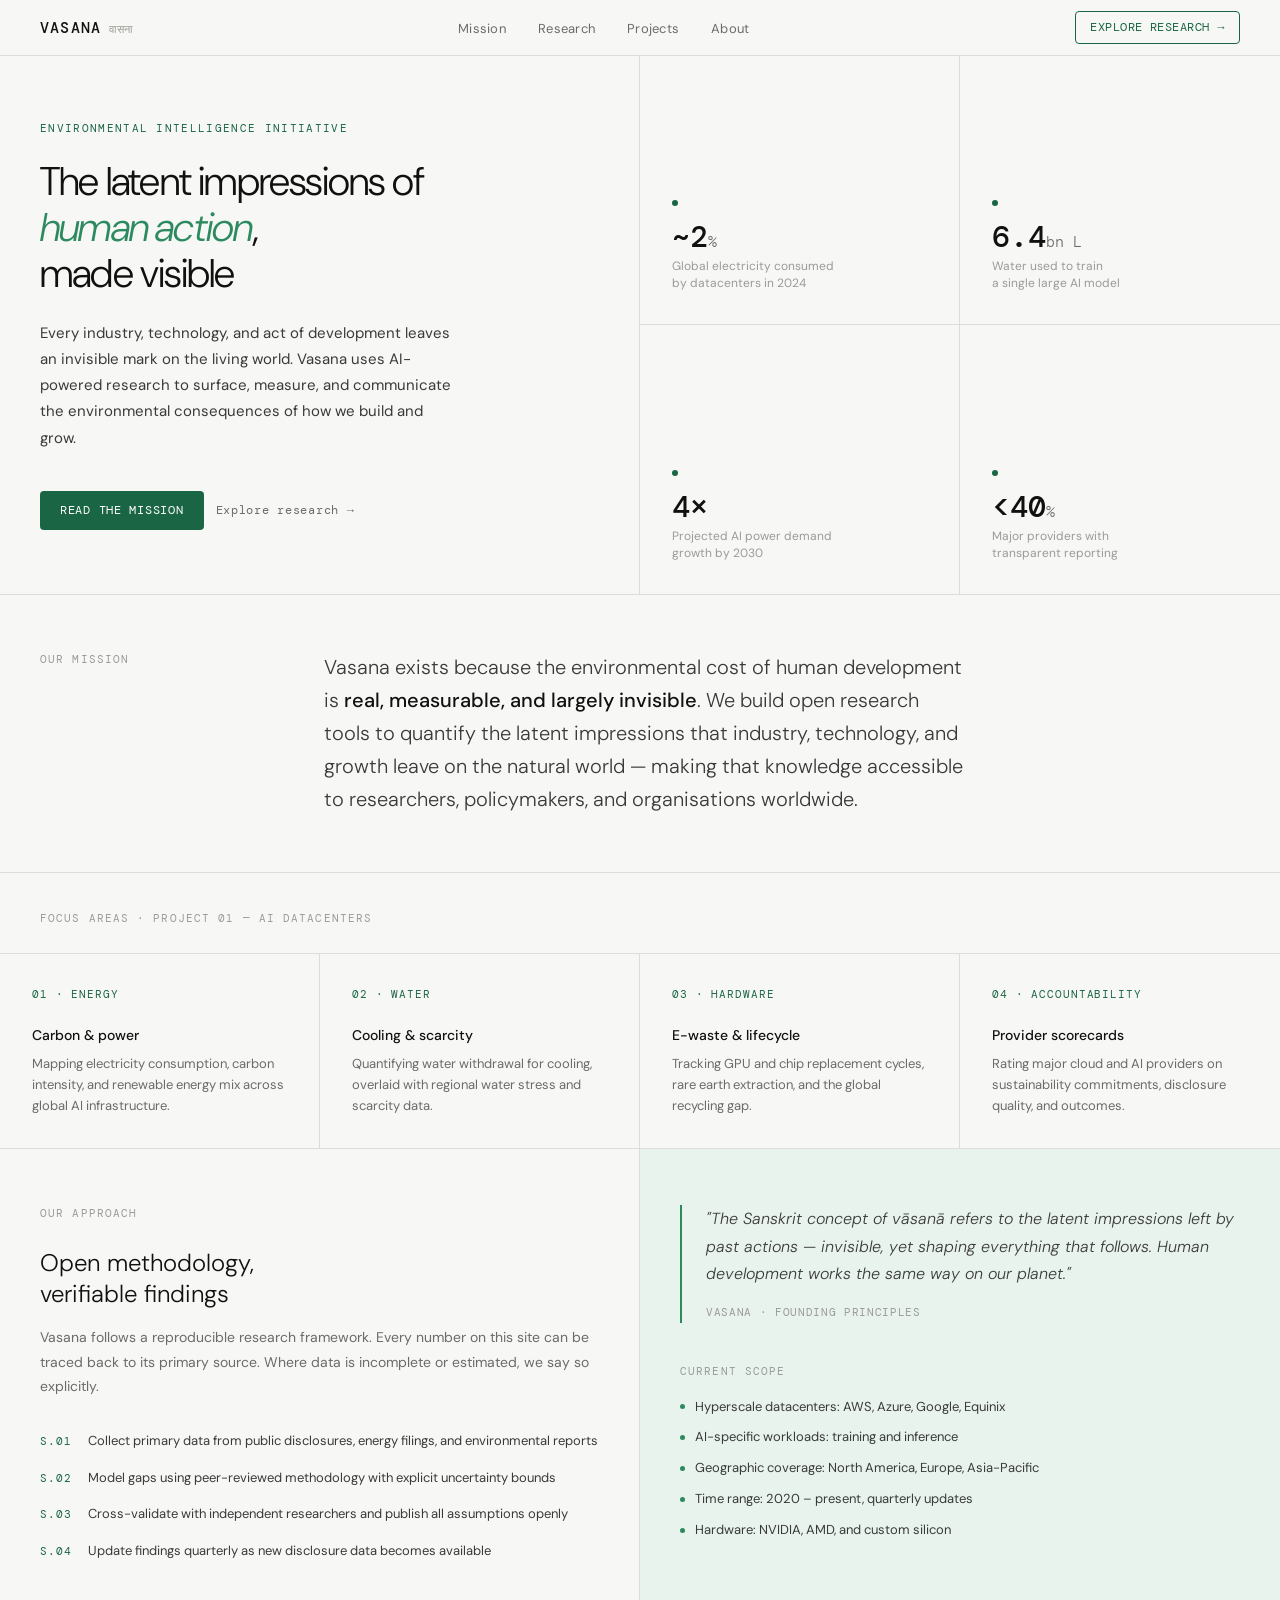
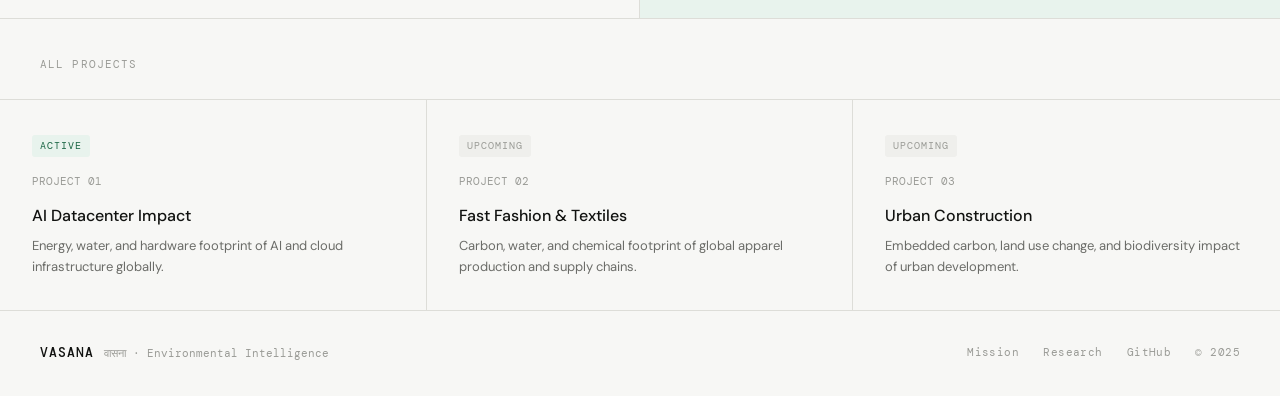
==== index.html @ 2dd99d8b "init" ====
<!DOCTYPE html>
<html lang="en">
<head>
  <meta charset="UTF-8">
  <meta name="viewport" content="width=device-width, initial-scale=1.0">
  <meta name="description" content="Vasana — AI-powered research measuring the latent impressions of human action on the natural world.">
  <title>Vasana · Environmental Intelligence</title>
  <link rel="stylesheet" href="css/style.css">
</head>
<body>

<nav>
  <a href="index.html" class="nav-logo">
    <span class="nav-wordmark">VASANA</span>
    <span class="nav-tag">वासना</span>
  </a>
  <ul class="nav-links">
    <li><a href="mission.html">Mission</a></li>
    <li><a href="research.html">Research</a></li>
    <li><a href="#projects">Projects</a></li>
    <li><a href="#about">About</a></li>
  </ul>
  <a href="research.html" class="nav-cta">EXPLORE RESEARCH →</a>
  <button class="nav-hamburger" aria-label="Open menu">
    <span></span><span></span><span></span>
  </button>
</nav>

<section class="hero">
  <div class="hero-left">
    <p class="hero-eyebrow">Environmental Intelligence Initiative</p>
    <h1 class="hero-title">The latent impressions of<br><em>human action</em>,<br>made visible</h1>
    <p class="hero-body">Every industry, technology, and act of development leaves an invisible mark on the living world. Vasana uses AI-powered research to surface, measure, and communicate the environmental consequences of how we build and grow.</p>
    <div class="hero-actions">
      <a href="mission.html" class="btn-primary">READ THE MISSION</a>
      <a href="research.html" class="btn-ghost">Explore research →</a>
    </div>
  </div>
  <div class="hero-right">
    <div class="stat-cell">
      <div class="stat-dot"></div>
      <div class="stat-value">~2<span>%</span></div>
      <div class="stat-label">Global electricity consumed<br>by datacenters in 2024</div>
    </div>
    <div class="stat-cell">
      <div class="stat-dot"></div>
      <div class="stat-value">6.4<span>bn L</span></div>
      <div class="stat-label">Water used to train<br>a single large AI model</div>
    </div>
    <div class="stat-cell">
      <div class="stat-dot"></div>
      <div class="stat-value">4×</div>
      <div class="stat-label">Projected AI power demand<br>growth by 2030</div>
    </div>
    <div class="stat-cell">
      <div class="stat-dot"></div>
      <div class="stat-value">&lt;40<span>%</span></div>
      <div class="stat-label">Major providers with<br>transparent reporting</div>
    </div>
  </div>
</section>

<div class="mission-band">
  <span class="section-label">Our mission</span>
  <p class="mission-text">Vasana exists because the environmental cost of human development is <strong>real, measurable, and largely invisible</strong>. We build open research tools to quantify the latent impressions that industry, technology, and growth leave on the natural world — making that knowledge accessible to researchers, policymakers, and organisations worldwide.</p>
</div>

<section class="focus-section">
  <div class="focus-header">
    <span class="section-label">Focus areas · Project 01 — AI Datacenters</span>
  </div>
  <div class="focus-grid">
    <a href="research.html#energy" class="focus-card">
      <span class="focus-icon">01 · ENERGY</span>
      <div class="focus-title">Carbon & power</div>
      <p class="focus-body">Mapping electricity consumption, carbon intensity, and renewable energy mix across global AI infrastructure.</p>
    </a>
    <a href="research.html#water" class="focus-card">
      <span class="focus-icon">02 · WATER</span>
      <div class="focus-title">Cooling & scarcity</div>
      <p class="focus-body">Quantifying water withdrawal for cooling, overlaid with regional water stress and scarcity data.</p>
    </a>
    <a href="research.html#hardware" class="focus-card">
      <span class="focus-icon">03 · HARDWARE</span>
      <div class="focus-title">E-waste & lifecycle</div>
      <p class="focus-body">Tracking GPU and chip replacement cycles, rare earth extraction, and the global recycling gap.</p>
    </a>
    <a href="research.html#scorecards" class="focus-card">
      <span class="focus-icon">04 · ACCOUNTABILITY</span>
      <div class="focus-title">Provider scorecards</div>
      <p class="focus-body">Rating major cloud and AI providers on sustainability commitments, disclosure quality, and outcomes.</p>
    </a>
  </div>
</section>

<section class="approach-section">
  <div class="approach-left">
    <p class="section-label" style="margin-bottom:1.5rem">Our approach</p>
    <h2 class="approach-title">Open methodology,<br>verifiable findings</h2>
    <p class="approach-body">Vasana follows a reproducible research framework. Every number on this site can be traced back to its primary source. Where data is incomplete or estimated, we say so explicitly.</p>
    <div class="approach-steps">
      <div class="step">
        <span class="step-num">S.01</span>
        <span class="step-text">Collect primary data from public disclosures, energy filings, and environmental reports</span>
      </div>
      <div class="step">
        <span class="step-num">S.02</span>
        <span class="step-text">Model gaps using peer-reviewed methodology with explicit uncertainty bounds</span>
      </div>
      <div class="step">
        <span class="step-num">S.03</span>
        <span class="step-text">Cross-validate with independent researchers and publish all assumptions openly</span>
      </div>
      <div class="step">
        <span class="step-num">S.04</span>
        <span class="step-text">Update findings quarterly as new disclosure data becomes available</span>
      </div>
    </div>
  </div>
  <div class="approach-right">
    <div class="quote-block">
      <p class="quote-text">"The Sanskrit concept of vāsanā refers to the latent impressions left by past actions — invisible, yet shaping everything that follows. Human development works the same way on our planet."</p>
      <span class="quote-source">VASANA · FOUNDING PRINCIPLES</span>
    </div>
    <p class="section-label">Current scope</p>
    <div class="scope-list">
      <div class="scope-item"><div class="scope-dot"></div>Hyperscale datacenters: AWS, Azure, Google, Equinix</div>
      <div class="scope-item"><div class="scope-dot"></div>AI-specific workloads: training and inference</div>
      <div class="scope-item"><div class="scope-dot"></div>Geographic coverage: North America, Europe, Asia-Pacific</div>
      <div class="scope-item"><div class="scope-dot"></div>Time range: 2020 – present, quarterly updates</div>
      <div class="scope-item"><div class="scope-dot"></div>Hardware: NVIDIA, AMD, and custom silicon</div>
    </div>
  </div>
</section>

<section class="projects-section" id="projects">
  <div class="projects-header">
    <span class="section-label">All projects</span>
  </div>
  <div class="projects-grid">
    <div class="project-card">
      <span class="project-status status-active">Active</span>
      <div class="project-num">PROJECT 01</div>
      <div class="project-title">AI Datacenter Impact</div>
      <p class="project-body">Energy, water, and hardware footprint of AI and cloud infrastructure globally.</p>
    </div>
    <div class="project-card">
      <span class="project-status status-upcoming">Upcoming</span>
      <div class="project-num">PROJECT 02</div>
      <div class="project-title">Fast Fashion & Textiles</div>
      <p class="project-body">Carbon, water, and chemical footprint of global apparel production and supply chains.</p>
    </div>
    <div class="project-card">
      <span class="project-status status-upcoming">Upcoming</span>
      <div class="project-num">PROJECT 03</div>
      <div class="project-title">Urban Construction</div>
      <p class="project-body">Embedded carbon, land use change, and biodiversity impact of urban development.</p>
    </div>
  </div>
</section>

<footer id="about">
  <div class="footer-left">
    <span class="footer-wordmark">VASANA</span>
    <span class="footer-sub">वासना · Environmental Intelligence</span>
  </div>
  <div class="footer-right">
    <a href="mission.html">Mission</a>
    <a href="research.html">Research</a>
    <a href="https://github.com/" target="_blank">GitHub</a>
    <span>© 2025</span>
  </div>
</footer>

<script src="js/main.js"></script>
</body>
</html>
---- css/style.css ----
@import url('https://fonts.googleapis.com/css2?family=DM+Mono:ital,wght@0,300;0,400;0,500;1,300&family=DM+Sans:ital,opsz,wght@0,9..40,300;0,9..40,400;0,9..40,500;1,9..40,300&display=swap');

*, *::before, *::after { box-sizing: border-box; margin: 0; padding: 0; }

:root {
  --ink: #111210;
  --ink-2: #3a3b38;
  --ink-3: #6b6c68;
  --ink-4: #9a9b96;
  --paper: #f7f7f5;
  --paper-2: #efefec;
  --rule: #ddddd8;
  --green: #1a6644;
  --green-light: #e8f3ed;
  --green-mid: #2d8a5e;
  --mono: 'DM Mono', monospace;
  --sans: 'DM Sans', sans-serif;
}

body {
  font-family: var(--sans);
  background: var(--paper);
  color: var(--ink);
  font-size: 15px;
  line-height: 1.6;
  -webkit-font-smoothing: antialiased;
}

/* NAV */
nav {
  display: flex;
  align-items: center;
  justify-content: space-between;
  padding: 0 2.5rem;
  height: 56px;
  border-bottom: 1px solid var(--rule);
  background: var(--paper);
  position: sticky;
  top: 0;
  z-index: 10;
}

.nav-logo {
  display: flex;
  align-items: baseline;
  gap: 8px;
  text-decoration: none;
}

.nav-wordmark {
  font-family: var(--mono);
  font-size: 15px;
  font-weight: 500;
  letter-spacing: 0.08em;
  color: var(--ink);
}

.nav-tag {
  font-family: var(--mono);
  font-size: 11px;
  color: var(--ink-4);
  letter-spacing: 0.04em;
}

.nav-links {
  display: flex;
  gap: 2rem;
  list-style: none;
}

.nav-links a {
  font-size: 13px;
  color: var(--ink-3);
  text-decoration: none;
  letter-spacing: 0.02em;
  transition: color 0.15s;
}

.nav-links a:hover,
.nav-links a.active { color: var(--ink); }

.nav-cta {
  font-family: var(--mono);
  font-size: 12px;
  color: var(--green);
  border: 1px solid var(--green);
  padding: 6px 14px;
  border-radius: 4px;
  text-decoration: none;
  letter-spacing: 0.04em;
  transition: background 0.15s, color 0.15s;
}

.nav-cta:hover {
  background: var(--green);
  color: #fff;
}

/* HAMBURGER */
.nav-hamburger {
  display: none;
  flex-direction: column;
  gap: 5px;
  cursor: pointer;
  background: none;
  border: none;
  padding: 4px;
}

.nav-hamburger span {
  display: block;
  width: 22px;
  height: 1.5px;
  background: var(--ink);
}

/* HERO */
.hero {
  display: grid;
  grid-template-columns: 1fr 1fr;
  min-height: 480px;
  border-bottom: 1px solid var(--rule);
}

.hero-left {
  padding: 4rem 2.5rem;
  border-right: 1px solid var(--rule);
  display: flex;
  flex-direction: column;
  justify-content: center;
}

.hero-eyebrow {
  font-family: var(--mono);
  font-size: 11px;
  letter-spacing: 0.12em;
  color: var(--green);
  text-transform: uppercase;
  margin-bottom: 1.25rem;
}

.hero-title {
  font-size: 40px;
  font-weight: 300;
  line-height: 1.15;
  letter-spacing: -0.02em;
  color: var(--ink);
  margin-bottom: 1.5rem;
}

.hero-title em {
  font-style: italic;
  font-weight: 300;
  color: var(--green-mid);
}

.hero-body {
  font-size: 15px;
  color: var(--ink-2);
  line-height: 1.75;
  max-width: 420px;
  margin-bottom: 2.5rem;
}

.hero-actions {
  display: flex;
  gap: 12px;
  align-items: center;
  flex-wrap: wrap;
}

.btn-primary {
  background: var(--green);
  color: #fff;
  font-family: var(--mono);
  font-size: 12px;
  letter-spacing: 0.06em;
  padding: 10px 20px;
  border: none;
  border-radius: 4px;
  cursor: pointer;
  text-decoration: none;
  transition: opacity 0.15s;
}

.btn-primary:hover { opacity: 0.85; }

.btn-ghost {
  color: var(--ink-3);
  font-family: var(--mono);
  font-size: 12px;
  letter-spacing: 0.06em;
  text-decoration: none;
  transition: color 0.15s;
}

.btn-ghost:hover { color: var(--ink); }

/* STAT GRID */
.hero-right {
  display: grid;
  grid-template-columns: 1fr 1fr;
  grid-template-rows: 1fr 1fr;
}

.stat-cell {
  padding: 2rem;
  border-right: 1px solid var(--rule);
  border-bottom: 1px solid var(--rule);
  display: flex;
  flex-direction: column;
  justify-content: flex-end;
}

.stat-cell:nth-child(2),
.stat-cell:nth-child(4) { border-right: none; }
.stat-cell:nth-child(3),
.stat-cell:nth-child(4) { border-bottom: none; }

.stat-value {
  font-family: var(--mono);
  font-size: 30px;
  font-weight: 500;
  color: var(--ink);
  line-height: 1;
  margin-bottom: 6px;
}

.stat-value span {
  font-size: 15px;
  font-weight: 300;
  color: var(--ink-3);
}

.stat-label {
  font-size: 12px;
  color: var(--ink-4);
  line-height: 1.4;
}

.stat-dot {
  width: 6px;
  height: 6px;
  border-radius: 50%;
  background: var(--green);
  margin-bottom: 1rem;
}

/* MISSION BAND */
.mission-band {
  padding: 3.5rem 2.5rem;
  border-bottom: 1px solid var(--rule);
  display: grid;
  grid-template-columns: 220px 1fr;
  gap: 4rem;
  align-items: start;
}

.section-label {
  font-family: var(--mono);
  font-size: 11px;
  letter-spacing: 0.1em;
  color: var(--ink-4);
  text-transform: uppercase;
}

.mission-text {
  font-size: 20px;
  font-weight: 300;
  line-height: 1.65;
  color: var(--ink-2);
  max-width: 640px;
}

.mission-text strong {
  font-weight: 500;
  color: var(--ink);
}

/* FOCUS AREAS */
.focus-section { border-bottom: 1px solid var(--rule); }

.focus-header {
  padding: 2rem 2.5rem 1.5rem;
  border-bottom: 1px solid var(--rule);
}

.focus-grid {
  display: grid;
  grid-template-columns: repeat(4, 1fr);
}

.focus-card {
  padding: 2rem;
  border-right: 1px solid var(--rule);
  transition: background 0.15s;
  text-decoration: none;
  display: block;
  color: inherit;
}

.focus-card:last-child { border-right: none; }
.focus-card:hover { background: var(--paper-2); }

.focus-icon {
  font-family: var(--mono);
  font-size: 11px;
  color: var(--green);
  letter-spacing: 0.08em;
  margin-bottom: 1.25rem;
  display: block;
}

.focus-title {
  font-size: 14px;
  font-weight: 500;
  color: var(--ink);
  margin-bottom: 0.5rem;
}

.focus-body {
  font-size: 13px;
  color: var(--ink-3);
  line-height: 1.6;
}

/* APPROACH */
.approach-section {
  display: grid;
  grid-template-columns: 1fr 1fr;
  border-bottom: 1px solid var(--rule);
}

.approach-left {
  padding: 3.5rem 2.5rem;
  border-right: 1px solid var(--rule);
}

.approach-title {
  font-size: 24px;
  font-weight: 300;
  line-height: 1.3;
  margin-bottom: 1rem;
  color: var(--ink);
}

.approach-body {
  font-size: 14px;
  color: var(--ink-3);
  line-height: 1.75;
  margin-bottom: 2rem;
}

.approach-steps {
  display: flex;
  flex-direction: column;
  gap: 16px;
}

.step {
  display: flex;
  gap: 16px;
  align-items: flex-start;
}

.step-num {
  font-family: var(--mono);
  font-size: 11px;
  color: var(--green);
  letter-spacing: 0.08em;
  padding-top: 2px;
  min-width: 28px;
}

.step-text {
  font-size: 13px;
  color: var(--ink-2);
  line-height: 1.6;
}

.approach-right {
  padding: 3.5rem 2.5rem;
  background: var(--green-light);
}

.quote-block {
  border-left: 2px solid var(--green-mid);
  padding-left: 1.5rem;
  margin-bottom: 2.5rem;
}

.quote-text {
  font-size: 16px;
  font-weight: 300;
  font-style: italic;
  line-height: 1.7;
  color: var(--ink-2);
  margin-bottom: 0.75rem;
}

.quote-source {
  font-family: var(--mono);
  font-size: 11px;
  color: var(--ink-4);
  letter-spacing: 0.06em;
}

.scope-list {
  display: flex;
  flex-direction: column;
  gap: 10px;
  margin-top: 1rem;
}

.scope-item {
  display: flex;
  align-items: center;
  gap: 10px;
  font-size: 13px;
  color: var(--ink-2);
}

.scope-dot {
  width: 5px;
  height: 5px;
  border-radius: 50%;
  background: var(--green-mid);
  flex-shrink: 0;
}

/* PROJECTS SECTION */
.projects-section { border-bottom: 1px solid var(--rule); }

.projects-header {
  padding: 2rem 2.5rem 1.5rem;
  border-bottom: 1px solid var(--rule);
}

.projects-grid {
  display: grid;
  grid-template-columns: repeat(3, 1fr);
}

.project-card {
  padding: 2rem;
  border-right: 1px solid var(--rule);
  transition: background 0.15s;
}

.project-card:last-child { border-right: none; }
.project-card:hover { background: var(--paper-2); }

.project-status {
  font-family: var(--mono);
  font-size: 10px;
  letter-spacing: 0.1em;
  text-transform: uppercase;
  padding: 3px 8px;
  border-radius: 3px;
  display: inline-block;
  margin-bottom: 1rem;
}

.status-active {
  background: var(--green-light);
  color: var(--green);
}

.status-upcoming {
  background: var(--paper-2);
  color: var(--ink-4);
}

.project-num {
  font-family: var(--mono);
  font-size: 11px;
  color: var(--ink-4);
  margin-bottom: 0.75rem;
}

.project-title {
  font-size: 16px;
  font-weight: 500;
  color: var(--ink);
  margin-bottom: 0.5rem;
}

.project-body {
  font-size: 13px;
  color: var(--ink-3);
  line-height: 1.6;
}

/* FOOTER */
footer {
  padding: 2rem 2.5rem;
  display: flex;
  align-items: center;
  justify-content: space-between;
  flex-wrap: wrap;
  gap: 1rem;
}

.footer-left {
  display: flex;
  align-items: baseline;
  gap: 10px;
}

.footer-wordmark {
  font-family: var(--mono);
  font-size: 13px;
  font-weight: 500;
  letter-spacing: 0.08em;
  color: var(--ink);
}

.footer-sub {
  font-family: var(--mono);
  font-size: 11px;
  color: var(--ink-4);
}

.footer-right {
  font-family: var(--mono);
  font-size: 11px;
  color: var(--ink-4);
  letter-spacing: 0.04em;
  display: flex;
  gap: 1.5rem;
}

.footer-right a {
  color: var(--ink-4);
  text-decoration: none;
}

.footer-right a:hover { color: var(--ink); }

/* PAGE HERO (inner pages) */
.page-hero {
  padding: 4rem 2.5rem 3rem;
  border-bottom: 1px solid var(--rule);
  max-width: 700px;
}

.page-hero .hero-eyebrow { margin-bottom: 1rem; }

.page-hero h1 {
  font-size: 36px;
  font-weight: 300;
  line-height: 1.2;
  letter-spacing: -0.02em;
  margin-bottom: 1.25rem;
}

.page-hero p {
  font-size: 16px;
  color: var(--ink-2);
  line-height: 1.75;
}

/* PROSE CONTENT */
.prose-section {
  display: grid;
  grid-template-columns: 220px 1fr;
  gap: 4rem;
  padding: 3.5rem 2.5rem;
  border-bottom: 1px solid var(--rule);
  align-items: start;
}

.prose-label { padding-top: 4px; }

.prose-body h2 {
  font-size: 22px;
  font-weight: 400;
  color: var(--ink);
  margin-bottom: 1rem;
  line-height: 1.3;
}

.prose-body p {
  font-size: 15px;
  color: var(--ink-2);
  line-height: 1.8;
  margin-bottom: 1.25rem;
  max-width: 600px;
}

.prose-body p:last-child { margin-bottom: 0; }

/* RESPONSIVE */
@media (max-width: 768px) {
  nav { padding: 0 1.25rem; }
  .nav-links, .nav-cta { display: none; }
  .nav-hamburger { display: flex; }
  .nav-links.open {
    display: flex;
    flex-direction: column;
    position: absolute;
    top: 56px;
    left: 0; right: 0;
    background: var(--paper);
    border-bottom: 1px solid var(--rule);
    padding: 1.5rem 1.25rem;
    gap: 1.25rem;
  }

  .hero { grid-template-columns: 1fr; }
  .hero-left { padding: 2.5rem 1.25rem; border-right: none; border-bottom: 1px solid var(--rule); }
  .hero-title { font-size: 28px; }
  .hero-right { grid-template-columns: 1fr 1fr; }
  .stat-cell:nth-child(2) { border-right: none; }
  .stat-cell:nth-child(3) { border-right: 1px solid var(--rule); border-bottom: none; }

  .mission-band { grid-template-columns: 1fr; gap: 1rem; padding: 2.5rem 1.25rem; }
  .mission-text { font-size: 17px; }

  .focus-grid { grid-template-columns: 1fr 1fr; }
  .focus-card { border-bottom: 1px solid var(--rule); }
  .focus-card:nth-child(even) { border-right: none; }

  .approach-section { grid-template-columns: 1fr; }
  .approach-left { border-right: none; border-bottom: 1px solid var(--rule); padding: 2.5rem 1.25rem; }
  .approach-right { padding: 2.5rem 1.25rem; }

  .projects-grid { grid-template-columns: 1fr; }
  .project-card { border-right: none; border-bottom: 1px solid var(--rule); }

  footer { padding: 1.5rem 1.25rem; }
  .footer-right { flex-wrap: wrap; gap: 1rem; }

  .prose-section { grid-template-columns: 1fr; gap: 1.5rem; padding: 2.5rem 1.25rem; }
  .page-hero { padding: 2.5rem 1.25rem; }
}
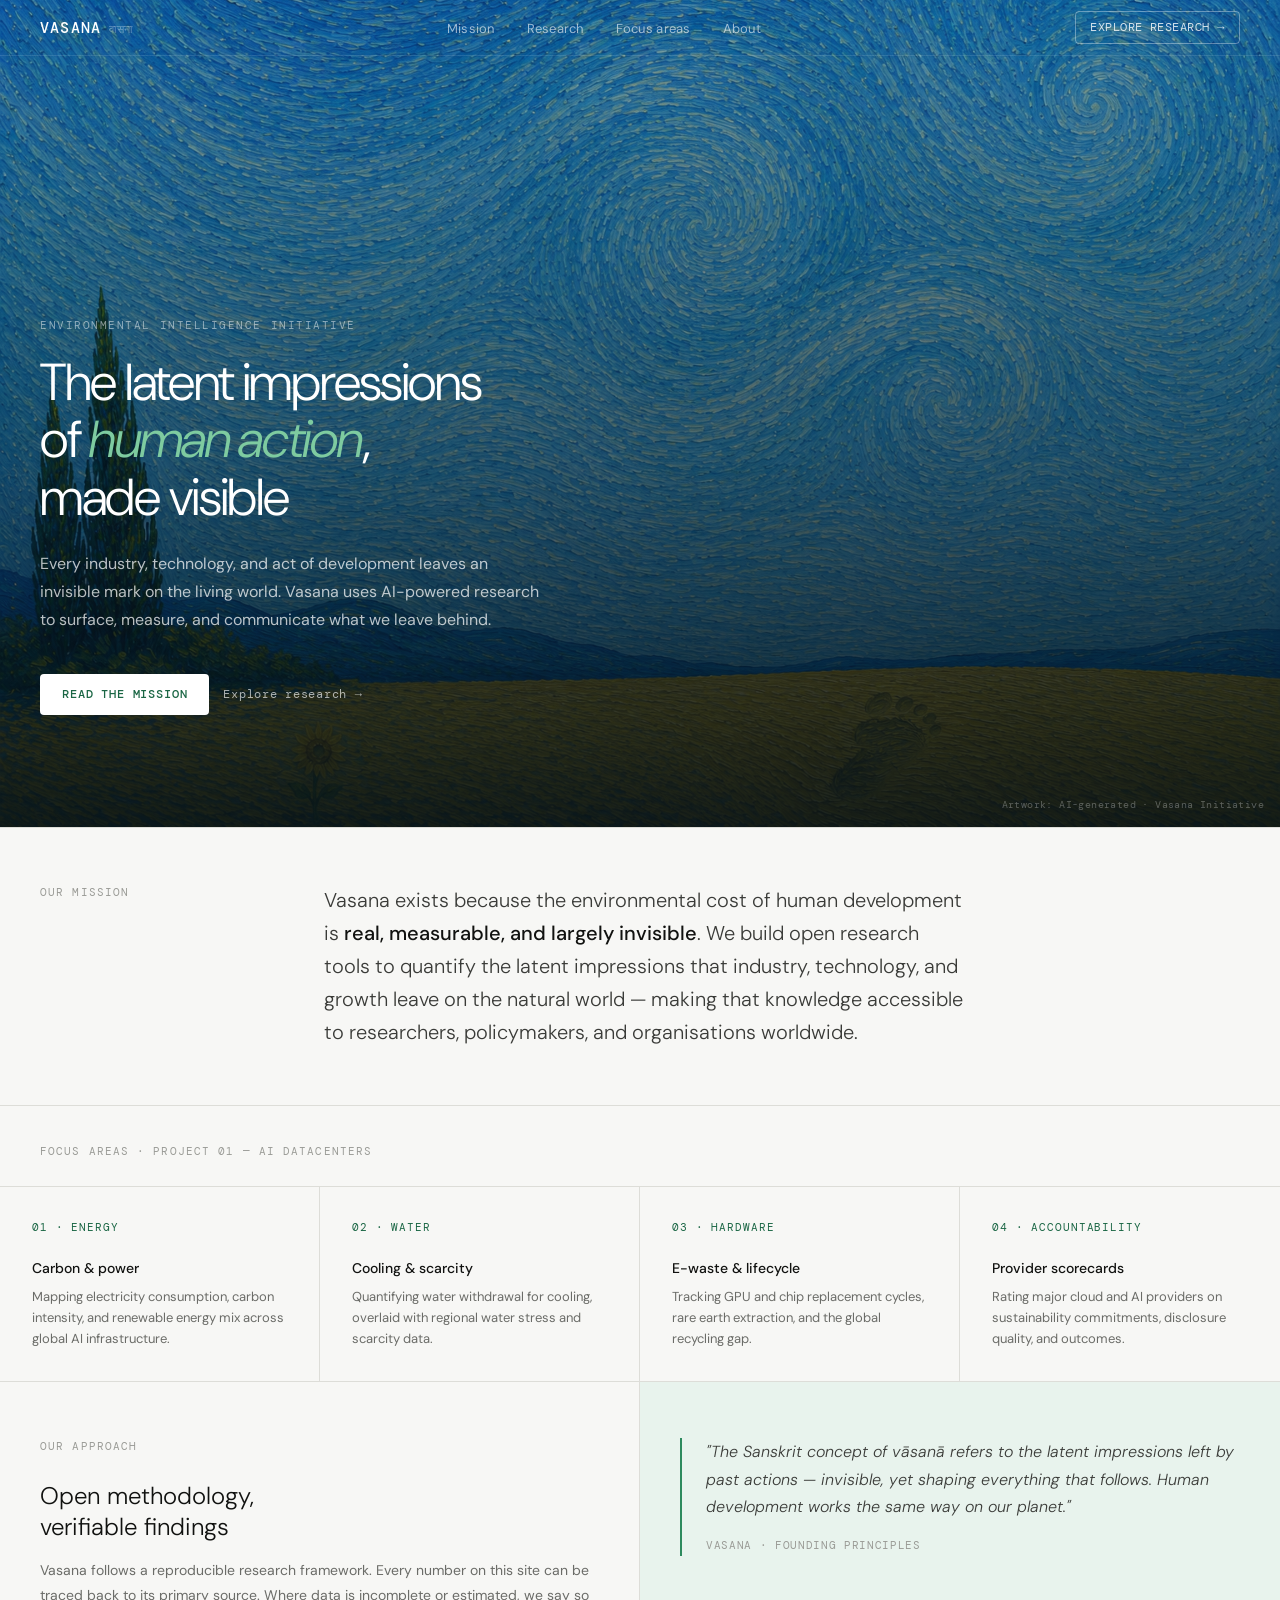
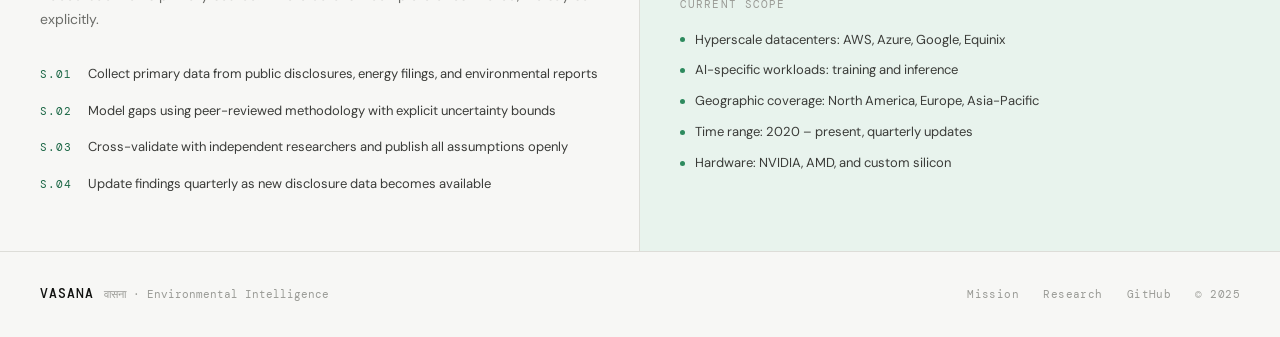
==== commit f12ac247: "init" ====
--- a/index.html
+++ b/index.html
@@ -6,66 +6,198 @@
   <meta name="description" content="Vasana — AI-powered research measuring the latent impressions of human action on the natural world.">
   <title>Vasana · Environmental Intelligence</title>
   <link rel="stylesheet" href="css/style.css">
+  <style>
+    /* HERO IMAGE */
+    .hero-image {
+      position: relative;
+      height: 92vh;
+      min-height: 560px;
+      display: flex;
+      flex-direction: column;
+      justify-content: flex-end;
+      overflow: hidden;
+      border-bottom: 1px solid var(--rule);
+    }
+
+    .hero-bg {
+      position: absolute;
+      inset: 0;
+      background-image: url('images/hero.png');
+      background-size: cover;
+      background-position: center center;
+      filter: brightness(0.82) saturate(0.95);
+      z-index: 0;
+    }
+
+    /* Gradient — heavier at bottom where text sits, preserves the swirling sky above */
+    .hero-bg::after {
+      content: '';
+      position: absolute;
+      inset: 0;
+      background:
+        linear-gradient(to top, rgba(4, 20, 30, 0.88) 0%, rgba(4, 20, 30, 0.45) 45%, rgba(4, 20, 30, 0.08) 100%);
+    }
+
+    .hero-content {
+      position: relative;
+      z-index: 1;
+      padding: 3.5rem 2.5rem 4rem;
+      max-width: 740px;
+    }
+
+    .hero-eyebrow-img {
+      font-family: var(--mono);
+      font-size: 11px;
+      letter-spacing: 0.14em;
+      color: rgba(255,255,255,0.5);
+      text-transform: uppercase;
+      margin-bottom: 1.25rem;
+    }
+
+    .hero-title-img {
+      font-size: 52px;
+      font-weight: 300;
+      line-height: 1.1;
+      letter-spacing: -0.025em;
+      color: #fff;
+      margin-bottom: 1.5rem;
+    }
+
+    .hero-title-img em {
+      font-style: italic;
+      color: #7ecba0;
+    }
+
+    .hero-body-img {
+      font-size: 16px;
+      color: rgba(255,255,255,0.72);
+      line-height: 1.75;
+      max-width: 500px;
+      margin-bottom: 2.5rem;
+    }
+
+    .hero-actions-img {
+      display: flex;
+      gap: 14px;
+      align-items: center;
+      flex-wrap: wrap;
+    }
+
+    .btn-primary-img {
+      background: #fff;
+      color: var(--green);
+      font-family: var(--mono);
+      font-size: 12px;
+      letter-spacing: 0.07em;
+      padding: 11px 22px;
+      border-radius: 4px;
+      text-decoration: none;
+      font-weight: 500;
+      transition: opacity 0.15s;
+    }
+    .btn-primary-img:hover { opacity: 0.88; }
+
+    .btn-ghost-img {
+      color: rgba(255,255,255,0.65);
+      font-family: var(--mono);
+      font-size: 12px;
+      letter-spacing: 0.06em;
+      text-decoration: none;
+      transition: color 0.15s;
+    }
+    .btn-ghost-img:hover { color: #fff; }
+
+    /* Photo credit */
+    .photo-credit {
+      position: absolute;
+      bottom: 14px;
+      right: 16px;
+      z-index: 2;
+      font-family: var(--mono);
+      font-size: 10px;
+      color: rgba(255,255,255,0.3);
+      letter-spacing: 0.04em;
+    }
+    .photo-credit a { color: inherit; text-decoration: none; }
+    .photo-credit a:hover { color: rgba(255,255,255,0.6); }
+
+    /* NAV on dark hero — make wordmark white */
+    nav.over-image {
+      position: absolute;
+      top: 0; left: 0; right: 0;
+      background: transparent;
+      border-bottom: 1px solid rgba(255,255,255,0.1);
+      z-index: 5;
+    }
+    nav.over-image .nav-wordmark { color: #fff; }
+    nav.over-image .nav-tag { color: rgba(255,255,255,0.35); }
+    nav.over-image .nav-links a { color: rgba(255,255,255,0.6); }
+    nav.over-image .nav-links a:hover,
+    nav.over-image .nav-links a.active { color: #fff; }
+    nav.over-image .nav-cta {
+      color: rgba(255,255,255,0.8);
+      border-color: rgba(255,255,255,0.35);
+    }
+    nav.over-image .nav-cta:hover {
+      background: rgba(255,255,255,0.12);
+      color: #fff;
+    }
+    nav.over-image .nav-hamburger span { background: #fff; }
+
+    @media (max-width: 768px) {
+      .hero-title-img { font-size: 32px; }
+      .hero-content { padding: 2.5rem 1.25rem 3rem; }
+      nav.over-image { position: sticky; background: var(--ink); border-bottom-color: rgba(255,255,255,0.08); }
+    }
+  </style>
 </head>
 <body>
 
-<nav>
-  <a href="index.html" class="nav-logo">
-    <span class="nav-wordmark">VASANA</span>
-    <span class="nav-tag">वासना</span>
-  </a>
-  <ul class="nav-links">
-    <li><a href="mission.html">Mission</a></li>
-    <li><a href="research.html">Research</a></li>
-    <li><a href="#projects">Projects</a></li>
-    <li><a href="#about">About</a></li>
-  </ul>
-  <a href="research.html" class="nav-cta">EXPLORE RESEARCH →</a>
-  <button class="nav-hamburger" aria-label="Open menu">
-    <span></span><span></span><span></span>
-  </button>
-</nav>
-
-<section class="hero">
-  <div class="hero-left">
-    <p class="hero-eyebrow">Environmental Intelligence Initiative</p>
-    <h1 class="hero-title">The latent impressions of<br><em>human action</em>,<br>made visible</h1>
-    <p class="hero-body">Every industry, technology, and act of development leaves an invisible mark on the living world. Vasana uses AI-powered research to surface, measure, and communicate the environmental consequences of how we build and grow.</p>
-    <div class="hero-actions">
-      <a href="mission.html" class="btn-primary">READ THE MISSION</a>
-      <a href="research.html" class="btn-ghost">Explore research →</a>
-    </div>
-  </div>
-  <div class="hero-right">
-    <div class="stat-cell">
-      <div class="stat-dot"></div>
-      <div class="stat-value">~2<span>%</span></div>
-      <div class="stat-label">Global electricity consumed<br>by datacenters in 2024</div>
-    </div>
-    <div class="stat-cell">
-      <div class="stat-dot"></div>
-      <div class="stat-value">6.4<span>bn L</span></div>
-      <div class="stat-label">Water used to train<br>a single large AI model</div>
-    </div>
-    <div class="stat-cell">
-      <div class="stat-dot"></div>
-      <div class="stat-value">4×</div>
-      <div class="stat-label">Projected AI power demand<br>growth by 2030</div>
-    </div>
-    <div class="stat-cell">
-      <div class="stat-dot"></div>
-      <div class="stat-value">&lt;40<span>%</span></div>
-      <div class="stat-label">Major providers with<br>transparent reporting</div>
-    </div>
-  </div>
+<!-- Hero wraps nav so nav floats over image -->
+<section class="hero-image">
+  <div class="hero-bg"></div>
+
+  <nav class="over-image">
+    <a href="index.html" class="nav-logo">
+      <span class="nav-wordmark">VASANA</span>
+      <span class="nav-tag">वासना</span>
+    </a>
+    <ul class="nav-links">
+      <li><a href="mission.html">Mission</a></li>
+      <li><a href="research.html">Research</a></li>
+      <li><a href="index.html#focus">Focus areas</a></li>
+      <li><a href="index.html#about">About</a></li>
+    </ul>
+    <a href="research.html" class="nav-cta">EXPLORE RESEARCH →</a>
+    <button class="nav-hamburger" aria-label="Open menu">
+      <span></span><span></span><span></span>
+    </button>
+  </nav>
+
+  <div class="hero-content">
+    <p class="hero-eyebrow-img">Environmental Intelligence Initiative</p>
+    <h1 class="hero-title-img">The latent impressions<br>of <em>human action</em>,<br>made visible</h1>
+    <p class="hero-body-img">Every industry, technology, and act of development leaves an invisible mark on the living world. Vasana uses AI-powered research to surface, measure, and communicate what we leave behind.</p>
+    <div class="hero-actions-img">
+      <a href="mission.html" class="btn-primary-img">READ THE MISSION</a>
+      <a href="research.html" class="btn-ghost-img">Explore research →</a>
+    </div>
+  </div>
+
+  <span class="photo-credit">Artwork: AI-generated · Vasana Initiative</span>
+
+    Photo: <a href="https://unsplash.com/photos/aerial-view-of-green-trees-and-river-during-daytime" target="_blank">Unsplash</a>
+  </span>
 </section>
 
+<!-- MISSION BAND -->
 <div class="mission-band">
   <span class="section-label">Our mission</span>
   <p class="mission-text">Vasana exists because the environmental cost of human development is <strong>real, measurable, and largely invisible</strong>. We build open research tools to quantify the latent impressions that industry, technology, and growth leave on the natural world — making that knowledge accessible to researchers, policymakers, and organisations worldwide.</p>
 </div>
 
-<section class="focus-section">
+<!-- FOCUS AREAS -->
+<section class="focus-section" id="focus">
   <div class="focus-header">
     <span class="section-label">Focus areas · Project 01 — AI Datacenters</span>
   </div>
@@ -93,6 +225,7 @@
   </div>
 </section>
 
+<!-- APPROACH -->
 <section class="approach-section">
   <div class="approach-left">
     <p class="section-label" style="margin-bottom:1.5rem">Our approach</p>
@@ -133,32 +266,6 @@
   </div>
 </section>
 
-<section class="projects-section" id="projects">
-  <div class="projects-header">
-    <span class="section-label">All projects</span>
-  </div>
-  <div class="projects-grid">
-    <div class="project-card">
-      <span class="project-status status-active">Active</span>
-      <div class="project-num">PROJECT 01</div>
-      <div class="project-title">AI Datacenter Impact</div>
-      <p class="project-body">Energy, water, and hardware footprint of AI and cloud infrastructure globally.</p>
-    </div>
-    <div class="project-card">
-      <span class="project-status status-upcoming">Upcoming</span>
-      <div class="project-num">PROJECT 02</div>
-      <div class="project-title">Fast Fashion & Textiles</div>
-      <p class="project-body">Carbon, water, and chemical footprint of global apparel production and supply chains.</p>
-    </div>
-    <div class="project-card">
-      <span class="project-status status-upcoming">Upcoming</span>
-      <div class="project-num">PROJECT 03</div>
-      <div class="project-title">Urban Construction</div>
-      <p class="project-body">Embedded carbon, land use change, and biodiversity impact of urban development.</p>
-    </div>
-  </div>
-</section>
-
 <footer id="about">
   <div class="footer-left">
     <span class="footer-wordmark">VASANA</span>
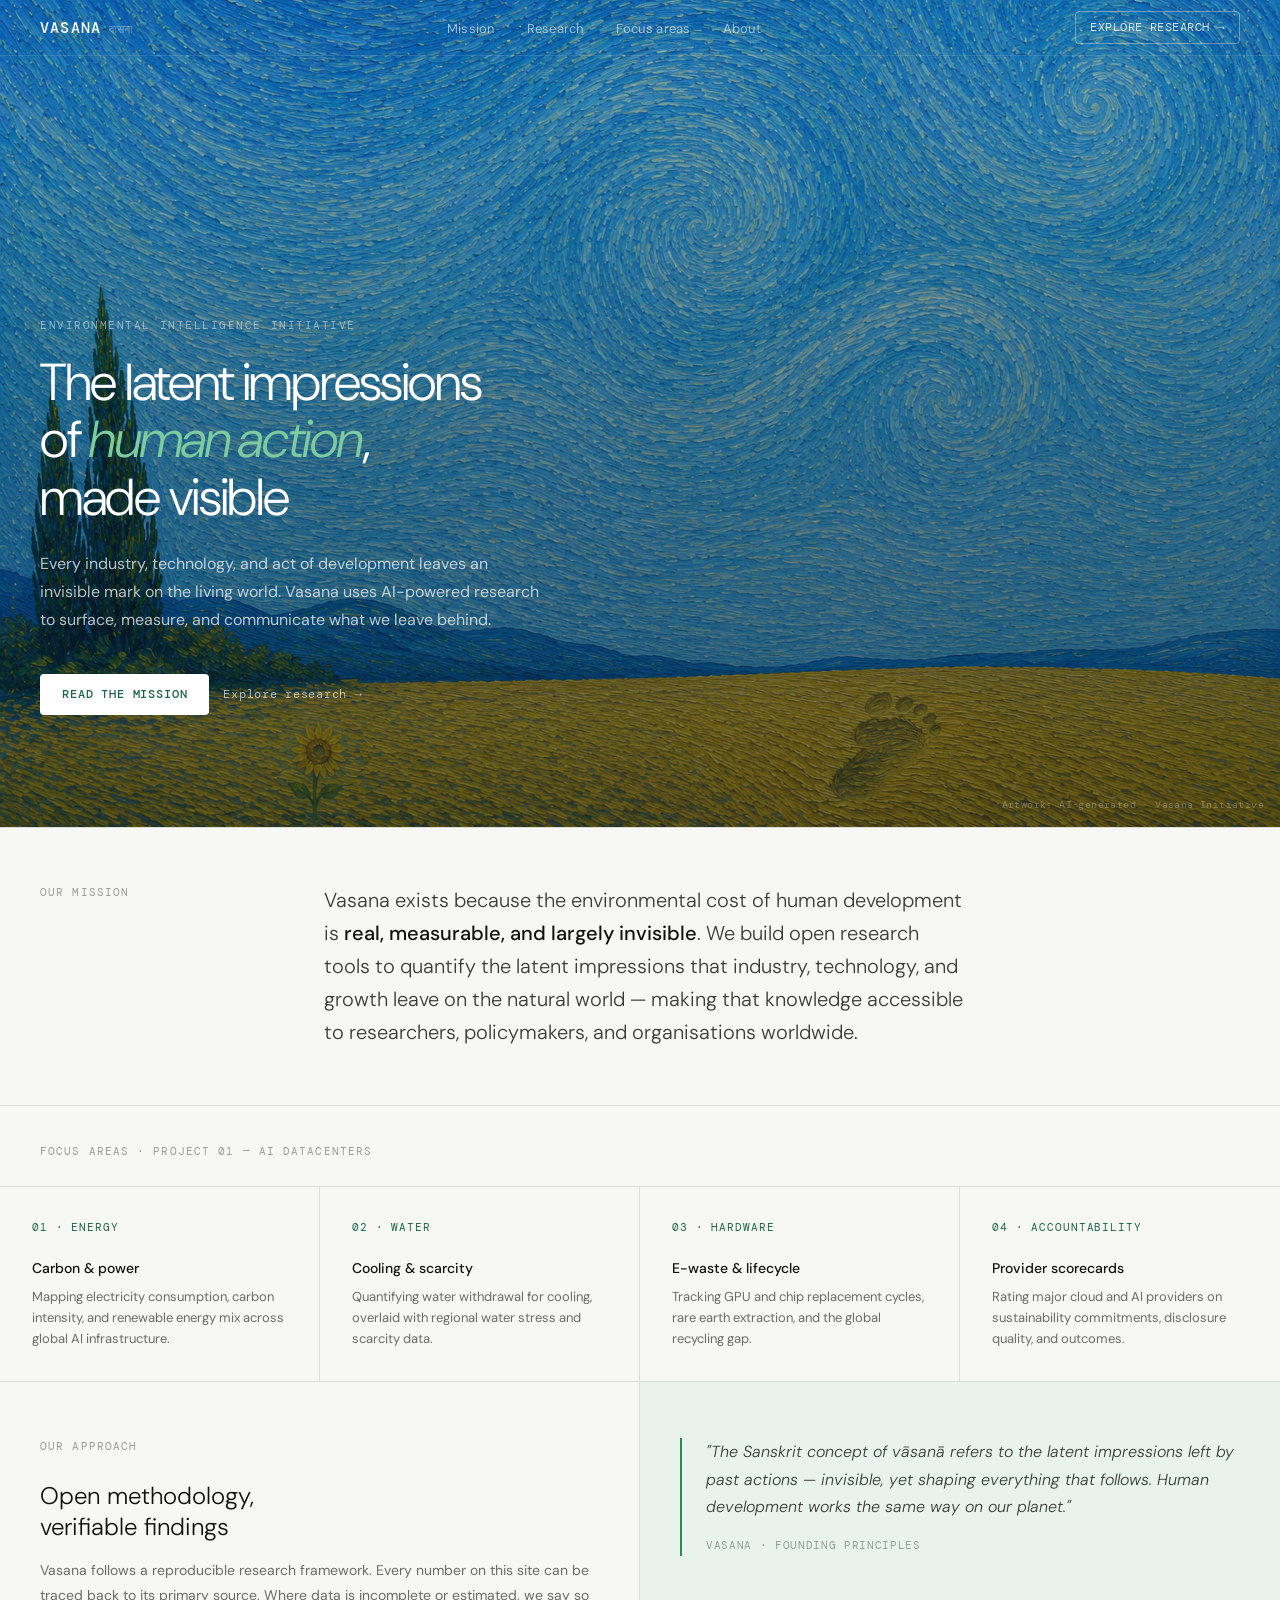
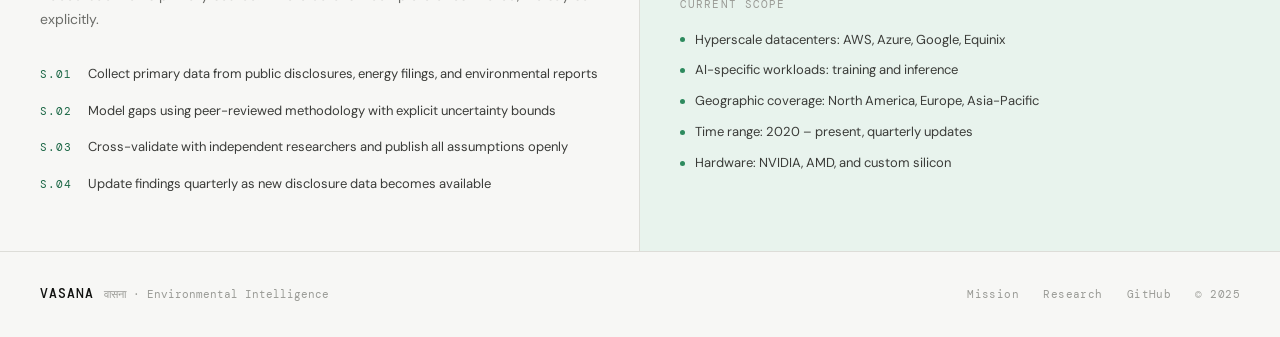
==== commit 3c47fa23: "init" ====
--- a/index.html
+++ b/index.html
@@ -25,7 +25,7 @@
       background-image: url('images/hero.png');
       background-size: cover;
       background-position: center center;
-      filter: brightness(0.82) saturate(0.95);
+      filter: brightness(0.92) saturate(0.95);
       z-index: 0;
     }
 
@@ -35,7 +35,7 @@
       position: absolute;
       inset: 0;
       background:
-        linear-gradient(to top, rgba(4, 20, 30, 0.88) 0%, rgba(4, 20, 30, 0.45) 45%, rgba(4, 20, 30, 0.08) 100%);
+        linear-gradient(to top, rgba(4, 20, 30, 0.461) 0%, rgba(4, 20, 30, 0.338) 45%, rgba(4, 20, 30, 0.08) 100%);
     }
 
     .hero-content {
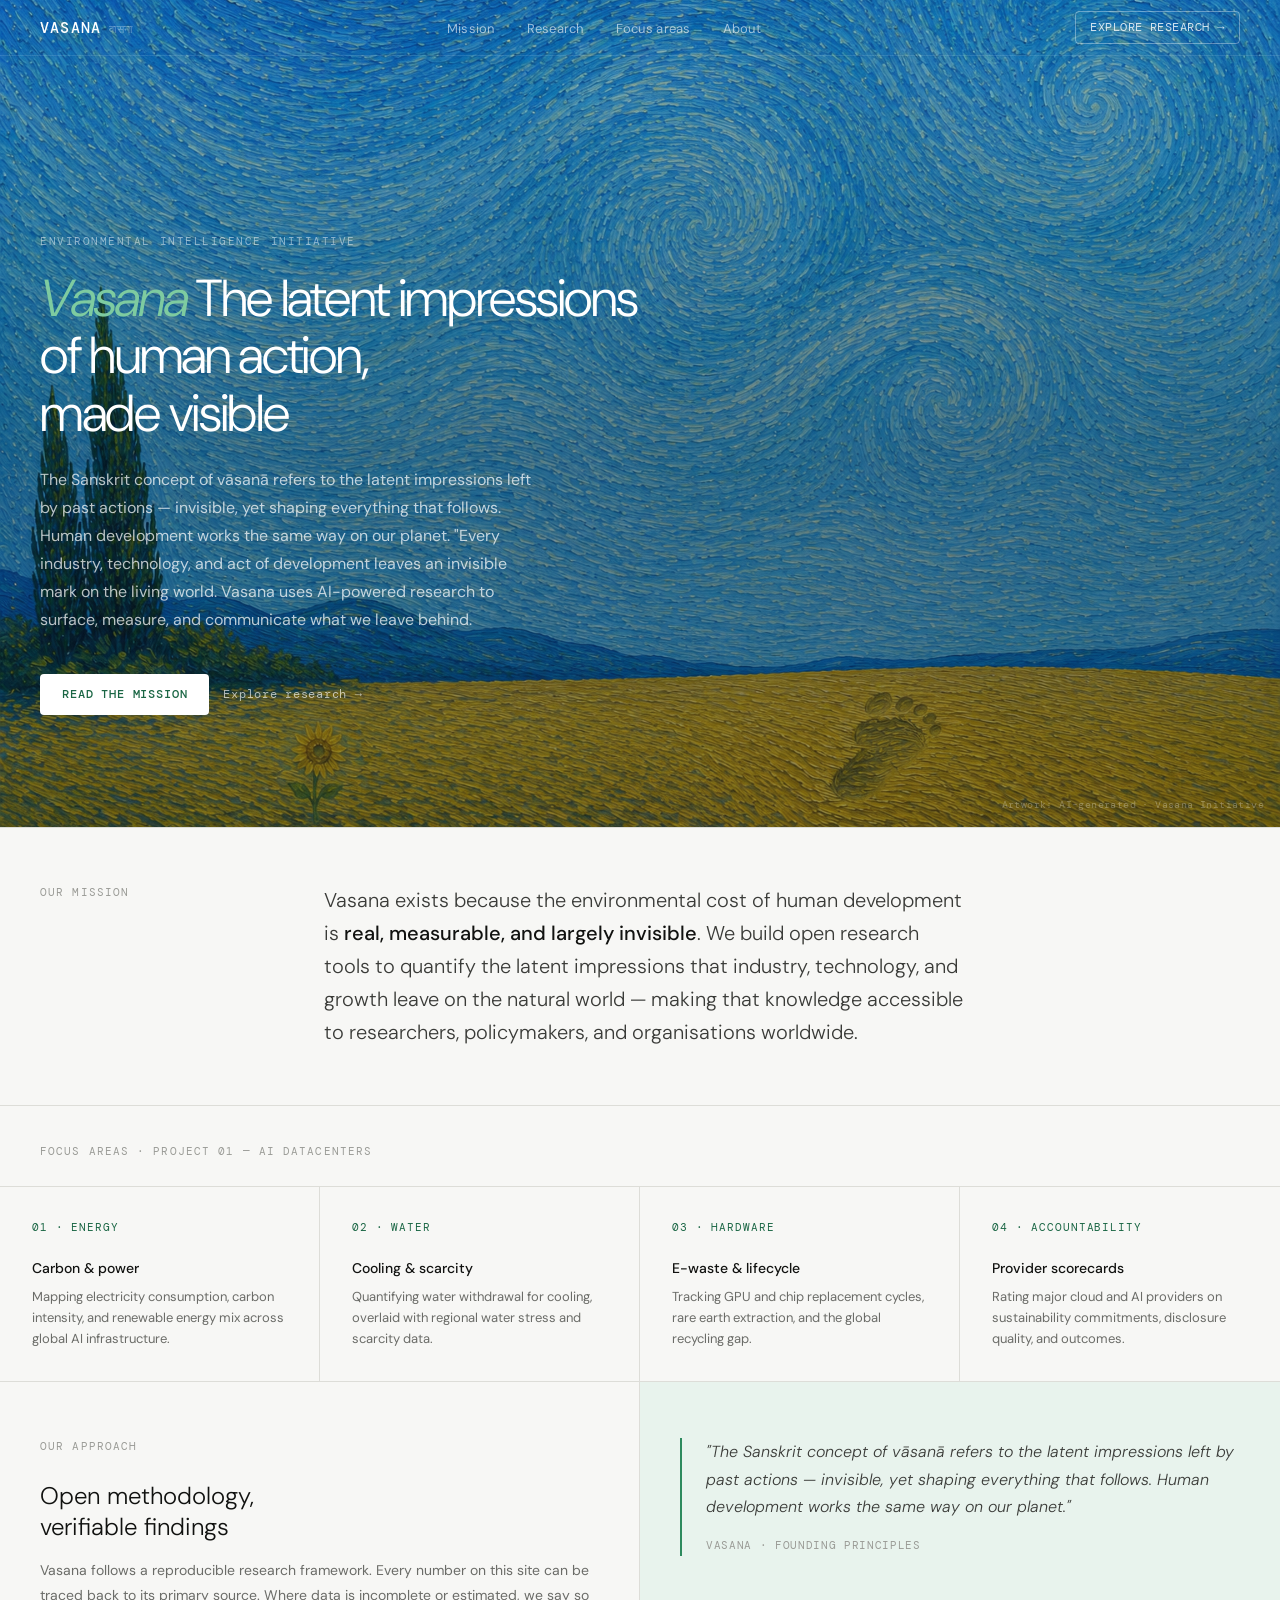
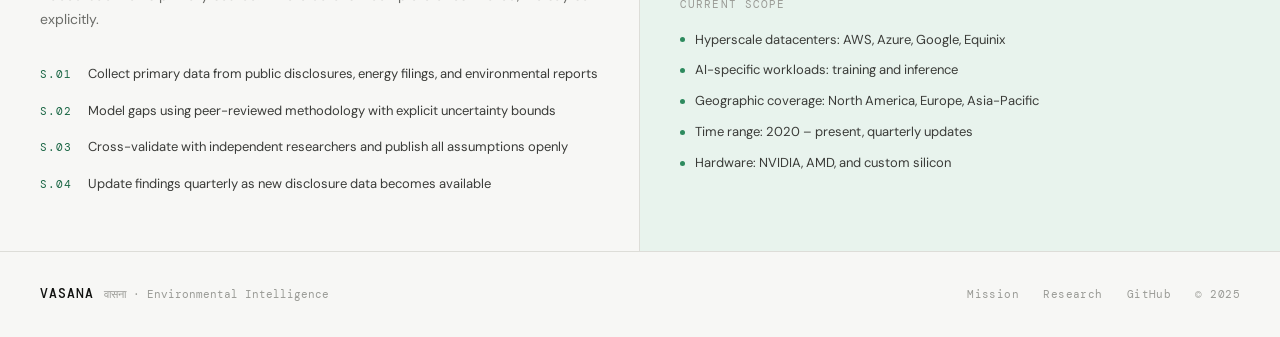
==== commit 9cf33913: "init" ====
--- a/index.html
+++ b/index.html
@@ -35,7 +35,7 @@
       position: absolute;
       inset: 0;
       background:
-        linear-gradient(to top, rgba(4, 20, 30, 0.461) 0%, rgba(4, 20, 30, 0.338) 45%, rgba(4, 20, 30, 0.08) 100%);
+        linear-gradient(to top, rgba(4, 20, 30, 0.316) 0%, rgba(4, 20, 30, 0.338) 45%, rgba(4, 20, 30, 0.08) 100%);
     }
 
     .hero-content {
@@ -176,8 +176,8 @@
 
   <div class="hero-content">
     <p class="hero-eyebrow-img">Environmental Intelligence Initiative</p>
-    <h1 class="hero-title-img">The latent impressions<br>of <em>human action</em>,<br>made visible</h1>
-    <p class="hero-body-img">Every industry, technology, and act of development leaves an invisible mark on the living world. Vasana uses AI-powered research to surface, measure, and communicate what we leave behind.</p>
+    <h1 class="hero-title-img"> <em>Vasana</em> The latent impressions<br>of human action,<br>made visible</h1>
+    <p class="hero-body-img">The Sanskrit concept of vāsanā refers to the latent impressions left by past actions — invisible, yet shaping everything that follows. Human development works the same way on our planet. "Every industry, technology, and act of development leaves an invisible mark on the living world. Vasana uses AI-powered research to surface, measure, and communicate what we leave behind.</p>
     <div class="hero-actions-img">
       <a href="mission.html" class="btn-primary-img">READ THE MISSION</a>
       <a href="research.html" class="btn-ghost-img">Explore research →</a>
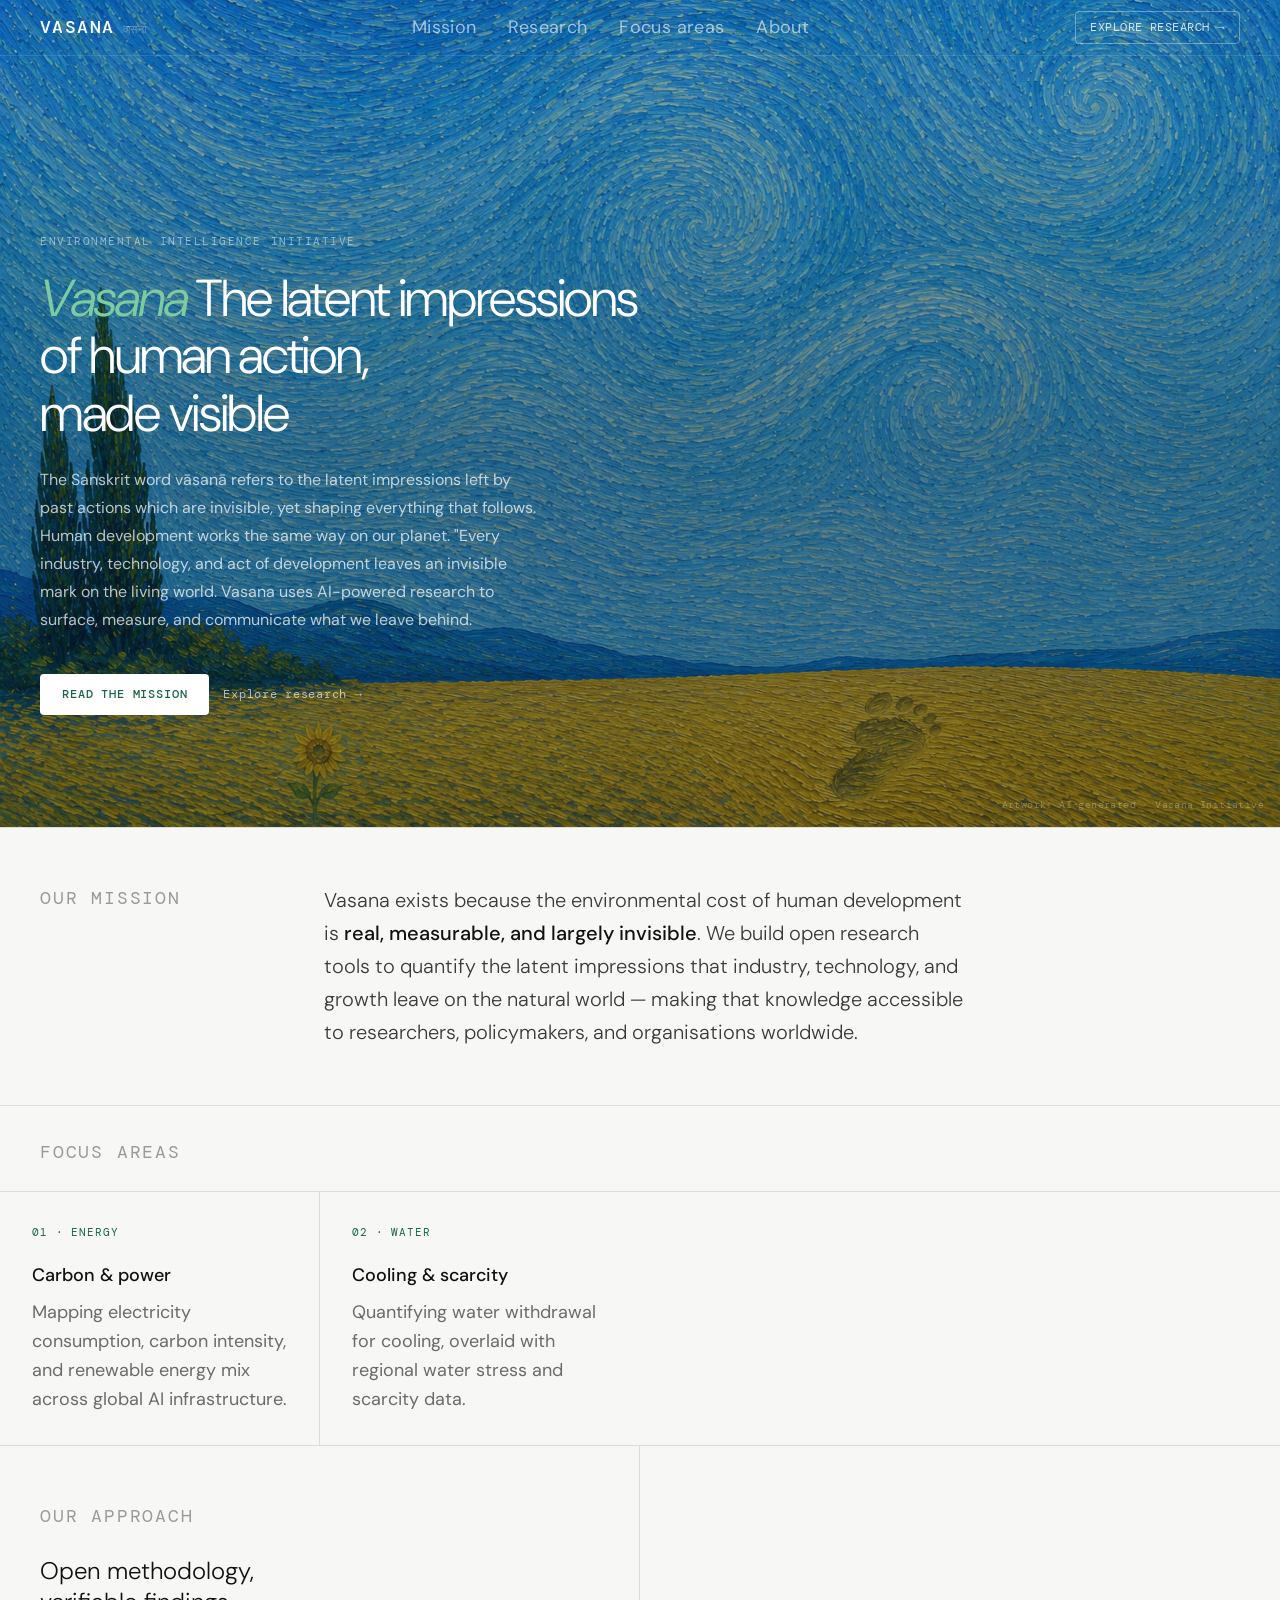
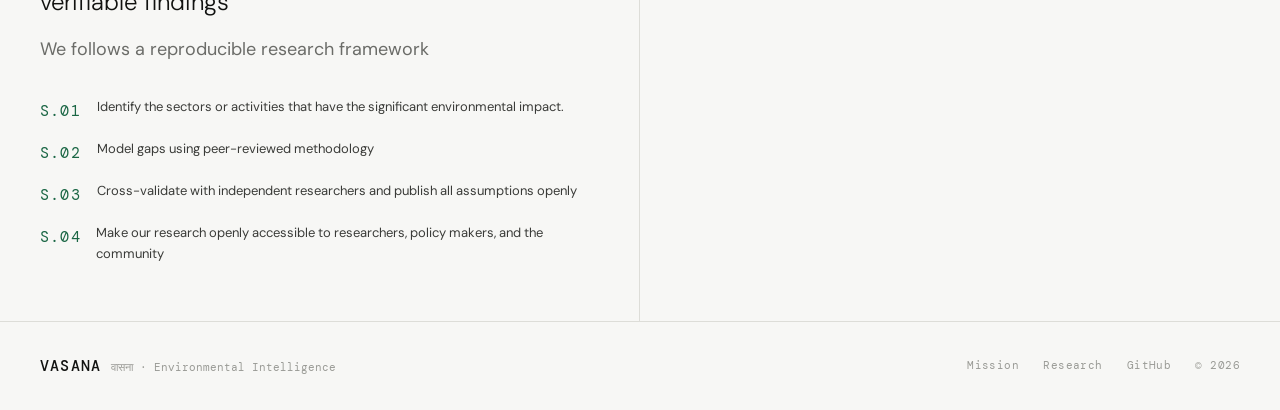
==== commit 15eeea97: "init" ====
--- a/index.html
+++ b/index.html
@@ -177,7 +177,7 @@
   <div class="hero-content">
     <p class="hero-eyebrow-img">Environmental Intelligence Initiative</p>
     <h1 class="hero-title-img"> <em>Vasana</em> The latent impressions<br>of human action,<br>made visible</h1>
-    <p class="hero-body-img">The Sanskrit concept of vāsanā refers to the latent impressions left by past actions — invisible, yet shaping everything that follows. Human development works the same way on our planet. "Every industry, technology, and act of development leaves an invisible mark on the living world. Vasana uses AI-powered research to surface, measure, and communicate what we leave behind.</p>
+    <p class="hero-body-img">The Sanskrit word vāsanā refers to the latent impressions left by past actions which are invisible, yet shaping everything that follows. Human development works the same way on our planet. "Every industry, technology, and act of development leaves an invisible mark on the living world. Vasana uses AI-powered research to surface, measure, and communicate what we leave behind.</p>
     <div class="hero-actions-img">
       <a href="mission.html" class="btn-primary-img">READ THE MISSION</a>
       <a href="research.html" class="btn-ghost-img">Explore research →</a>
@@ -199,7 +199,7 @@
 <!-- FOCUS AREAS -->
 <section class="focus-section" id="focus">
   <div class="focus-header">
-    <span class="section-label">Focus areas · Project 01 — AI Datacenters</span>
+    <span class="section-label">Focus areas </span>
   </div>
   <div class="focus-grid">
     <a href="research.html#energy" class="focus-card">
@@ -212,16 +212,6 @@
       <div class="focus-title">Cooling & scarcity</div>
       <p class="focus-body">Quantifying water withdrawal for cooling, overlaid with regional water stress and scarcity data.</p>
     </a>
-    <a href="research.html#hardware" class="focus-card">
-      <span class="focus-icon">03 · HARDWARE</span>
-      <div class="focus-title">E-waste & lifecycle</div>
-      <p class="focus-body">Tracking GPU and chip replacement cycles, rare earth extraction, and the global recycling gap.</p>
-    </a>
-    <a href="research.html#scorecards" class="focus-card">
-      <span class="focus-icon">04 · ACCOUNTABILITY</span>
-      <div class="focus-title">Provider scorecards</div>
-      <p class="focus-body">Rating major cloud and AI providers on sustainability commitments, disclosure quality, and outcomes.</p>
-    </a>
   </div>
 </section>
 
@@ -230,15 +220,15 @@
   <div class="approach-left">
     <p class="section-label" style="margin-bottom:1.5rem">Our approach</p>
     <h2 class="approach-title">Open methodology,<br>verifiable findings</h2>
-    <p class="approach-body">Vasana follows a reproducible research framework. Every number on this site can be traced back to its primary source. Where data is incomplete or estimated, we say so explicitly.</p>
+    <p class="approach-body">We follows a reproducible research framework</p>
     <div class="approach-steps">
       <div class="step">
         <span class="step-num">S.01</span>
-        <span class="step-text">Collect primary data from public disclosures, energy filings, and environmental reports</span>
+        <span class="step-text">Identify the sectors or activities that have the significant environmental impact.</span>
       </div>
       <div class="step">
         <span class="step-num">S.02</span>
-        <span class="step-text">Model gaps using peer-reviewed methodology with explicit uncertainty bounds</span>
+        <span class="step-text">Model gaps using peer-reviewed methodology</span>
       </div>
       <div class="step">
         <span class="step-num">S.03</span>
@@ -246,24 +236,11 @@
       </div>
       <div class="step">
         <span class="step-num">S.04</span>
-        <span class="step-text">Update findings quarterly as new disclosure data becomes available</span>
+        <span class="step-text"> Make our research openly accessible to researchers, policy makers, and the community</span>
       </div>
     </div>
   </div>
-  <div class="approach-right">
-    <div class="quote-block">
-      <p class="quote-text">"The Sanskrit concept of vāsanā refers to the latent impressions left by past actions — invisible, yet shaping everything that follows. Human development works the same way on our planet."</p>
-      <span class="quote-source">VASANA · FOUNDING PRINCIPLES</span>
-    </div>
-    <p class="section-label">Current scope</p>
-    <div class="scope-list">
-      <div class="scope-item"><div class="scope-dot"></div>Hyperscale datacenters: AWS, Azure, Google, Equinix</div>
-      <div class="scope-item"><div class="scope-dot"></div>AI-specific workloads: training and inference</div>
-      <div class="scope-item"><div class="scope-dot"></div>Geographic coverage: North America, Europe, Asia-Pacific</div>
-      <div class="scope-item"><div class="scope-dot"></div>Time range: 2020 – present, quarterly updates</div>
-      <div class="scope-item"><div class="scope-dot"></div>Hardware: NVIDIA, AMD, and custom silicon</div>
-    </div>
-  </div>
+ 
 </section>
 
 <footer id="about">
@@ -275,7 +252,7 @@
     <a href="mission.html">Mission</a>
     <a href="research.html">Research</a>
     <a href="https://github.com/" target="_blank">GitHub</a>
-    <span>© 2025</span>
+    <span>© 2026</span>
   </div>
 </footer>
 
--- a/css/style.css
+++ b/css/style.css
@@ -49,7 +49,7 @@
 
 .nav-wordmark {
   font-family: var(--mono);
-  font-size: 15px;
+  font-size: 18px;
   font-weight: 500;
   letter-spacing: 0.08em;
   color: var(--ink);
@@ -69,7 +69,7 @@
 }
 
 .nav-links a {
-  font-size: 13px;
+  font-size: 18px;
   color: var(--ink-3);
   text-decoration: none;
   letter-spacing: 0.02em;
@@ -132,7 +132,7 @@
 
 .hero-eyebrow {
   font-family: var(--mono);
-  font-size: 11px;
+  font-size: 15px;
   letter-spacing: 0.12em;
   color: var(--green);
   text-transform: uppercase;
@@ -140,7 +140,7 @@
 }
 
 .hero-title {
-  font-size: 40px;
+  font-size: 50px;
   font-weight: 300;
   line-height: 1.15;
   letter-spacing: -0.02em;
@@ -155,7 +155,7 @@
 }
 
 .hero-body {
-  font-size: 15px;
+  font-size: 18px;
   color: var(--ink-2);
   line-height: 1.75;
   max-width: 420px;
@@ -164,7 +164,7 @@
 
 .hero-actions {
   display: flex;
-  gap: 12px;
+  gap: 18px;
   align-items: center;
   flex-wrap: wrap;
 }
@@ -173,7 +173,7 @@
   background: var(--green);
   color: #fff;
   font-family: var(--mono);
-  font-size: 12px;
+  font-size: 15px;
   letter-spacing: 0.06em;
   padding: 10px 20px;
   border: none;
@@ -188,7 +188,7 @@
 .btn-ghost {
   color: var(--ink-3);
   font-family: var(--mono);
-  font-size: 12px;
+  font-size: 15px;
   letter-spacing: 0.06em;
   text-decoration: none;
   transition: color 0.15s;
@@ -227,13 +227,13 @@
 }
 
 .stat-value span {
-  font-size: 15px;
+  font-size: 18px;
   font-weight: 300;
   color: var(--ink-3);
 }
 
 .stat-label {
-  font-size: 12px;
+  font-size: 18px;
   color: var(--ink-4);
   line-height: 1.4;
 }
@@ -258,7 +258,7 @@
 
 .section-label {
   font-family: var(--mono);
-  font-size: 11px;
+  font-size: 18px;
   letter-spacing: 0.1em;
   color: var(--ink-4);
   text-transform: uppercase;
@@ -312,14 +312,14 @@
 }
 
 .focus-title {
-  font-size: 14px;
+  font-size: 18px;
   font-weight: 500;
   color: var(--ink);
   margin-bottom: 0.5rem;
 }
 
 .focus-body {
-  font-size: 13px;
+  font-size: 18px;
   color: var(--ink-3);
   line-height: 1.6;
 }
@@ -345,7 +345,7 @@
 }
 
 .approach-body {
-  font-size: 14px;
+  font-size: 18px;
   color: var(--ink-3);
   line-height: 1.75;
   margin-bottom: 2rem;
@@ -365,7 +365,7 @@
 
 .step-num {
   font-family: var(--mono);
-  font-size: 11px;
+  font-size: 15px;
   color: var(--green);
   letter-spacing: 0.08em;
   padding-top: 2px;
@@ -400,7 +400,7 @@
 
 .quote-source {
   font-family: var(--mono);
-  font-size: 11px;
+  font-size: 15px;
   color: var(--ink-4);
   letter-spacing: 0.06em;
 }
@@ -473,7 +473,7 @@
 
 .project-num {
   font-family: var(--mono);
-  font-size: 11px;
+  font-size: 15px;
   color: var(--ink-4);
   margin-bottom: 0.75rem;
 }
@@ -509,7 +509,7 @@
 
 .footer-wordmark {
   font-family: var(--mono);
-  font-size: 13px;
+  font-size: 15px;
   font-weight: 500;
   letter-spacing: 0.08em;
   color: var(--ink);
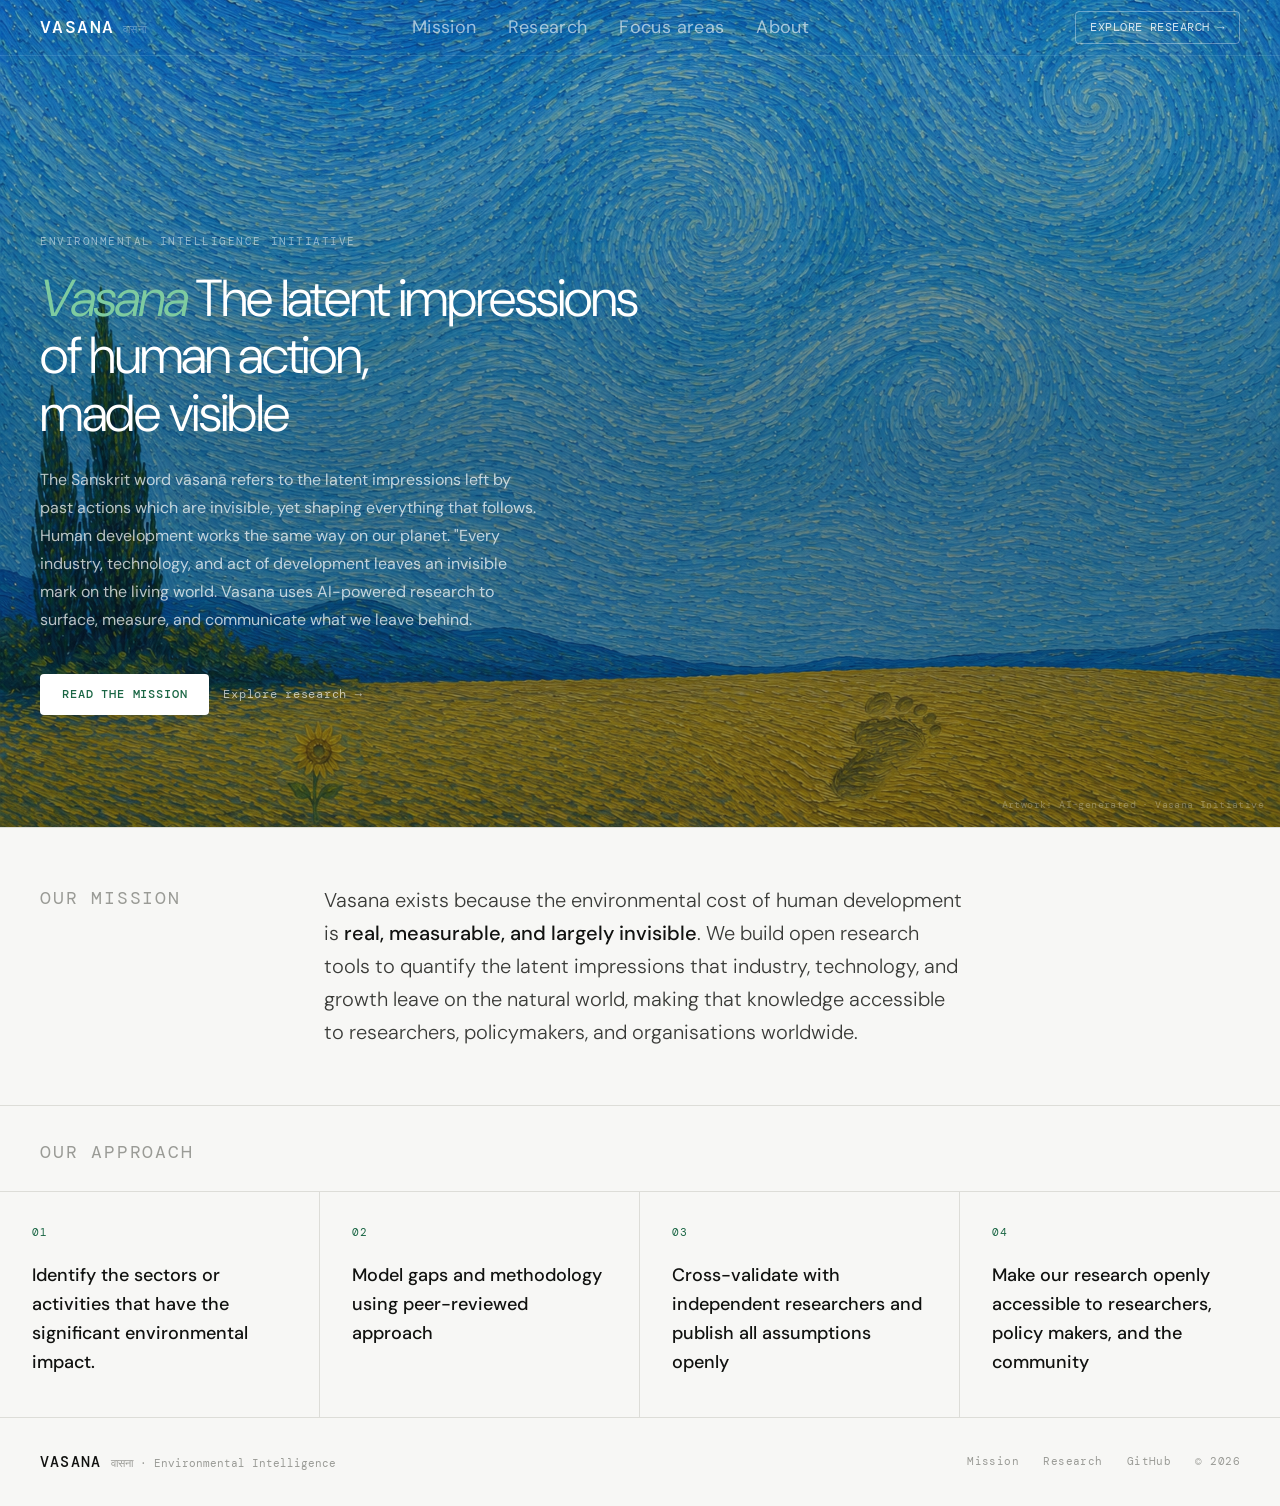
==== commit 8c91909d: "init" ====
--- a/index.html
+++ b/index.html
@@ -193,55 +193,40 @@
 <!-- MISSION BAND -->
 <div class="mission-band">
   <span class="section-label">Our mission</span>
-  <p class="mission-text">Vasana exists because the environmental cost of human development is <strong>real, measurable, and largely invisible</strong>. We build open research tools to quantify the latent impressions that industry, technology, and growth leave on the natural world — making that knowledge accessible to researchers, policymakers, and organisations worldwide.</p>
+  <p class="mission-text">Vasana exists because the environmental cost of human development is <strong>real, measurable, and largely invisible</strong>. We build open research tools to quantify the latent impressions that industry, technology, and growth leave on the natural world, making that knowledge accessible to researchers, policymakers, and organisations worldwide.</p>
 </div>
 
 <!-- FOCUS AREAS -->
 <section class="focus-section" id="focus">
   <div class="focus-header">
-    <span class="section-label">Focus areas </span>
+    <span class="section-label">Our Approach </span>
   </div>
   <div class="focus-grid">
-    <a href="research.html#energy" class="focus-card">
-      <span class="focus-icon">01 · ENERGY</span>
-      <div class="focus-title">Carbon & power</div>
-      <p class="focus-body">Mapping electricity consumption, carbon intensity, and renewable energy mix across global AI infrastructure.</p>
-    </a>
-    <a href="research.html#water" class="focus-card">
-      <span class="focus-icon">02 · WATER</span>
-      <div class="focus-title">Cooling & scarcity</div>
-      <p class="focus-body">Quantifying water withdrawal for cooling, overlaid with regional water stress and scarcity data.</p>
-    </a>
+    <a href=""" class="focus-card">
+      <span class="focus-icon">01</span>
+      <div class="focus-title">Identify the sectors or activities that have the significant environmental impact.</div>
+  
+    </a>
+    <a href="" class="focus-card">
+      <span class="focus-icon">02</span>
+      <div class="focus-title">Model gaps and methodology using peer-reviewed approach</div>
+    </a>
+
+    <a href="" class="focus-card">
+      <span class="focus-icon">03</span>
+      <div class="focus-title">Cross-validate with independent researchers and publish all assumptions openly</div>
+    </a>
+
+    <a href="" class="focus-card">
+      <span class="focus-icon">04</span>
+      <div class="focus-title">Make our research openly accessible to researchers, policy makers, and the community</div>
+    </a>
+
   </div>
 </section>
 
 <!-- APPROACH -->
-<section class="approach-section">
-  <div class="approach-left">
-    <p class="section-label" style="margin-bottom:1.5rem">Our approach</p>
-    <h2 class="approach-title">Open methodology,<br>verifiable findings</h2>
-    <p class="approach-body">We follows a reproducible research framework</p>
-    <div class="approach-steps">
-      <div class="step">
-        <span class="step-num">S.01</span>
-        <span class="step-text">Identify the sectors or activities that have the significant environmental impact.</span>
-      </div>
-      <div class="step">
-        <span class="step-num">S.02</span>
-        <span class="step-text">Model gaps using peer-reviewed methodology</span>
-      </div>
-      <div class="step">
-        <span class="step-num">S.03</span>
-        <span class="step-text">Cross-validate with independent researchers and publish all assumptions openly</span>
-      </div>
-      <div class="step">
-        <span class="step-num">S.04</span>
-        <span class="step-text"> Make our research openly accessible to researchers, policy makers, and the community</span>
-      </div>
-    </div>
-  </div>
- 
-</section>
+
 
 <footer id="about">
   <div class="footer-left">
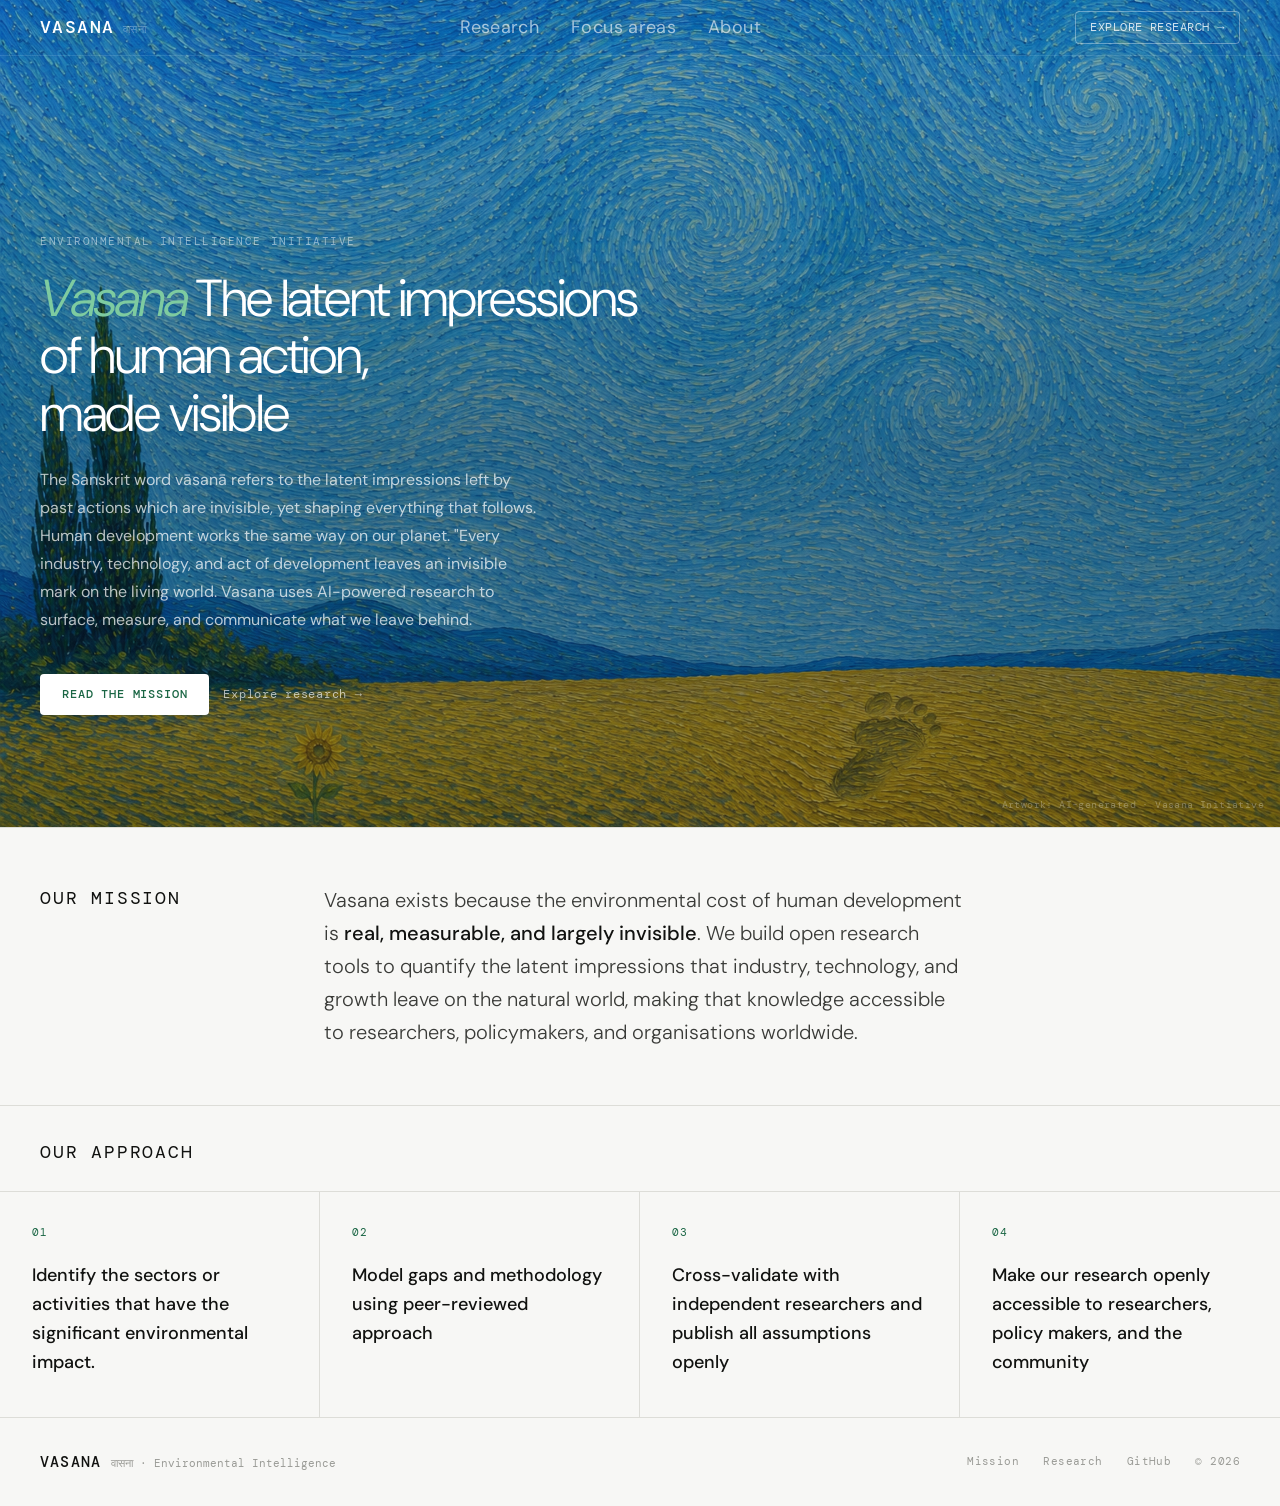
==== commit 5a4882ac: "init" ====
--- a/index.html
+++ b/index.html
@@ -163,7 +163,7 @@
       <span class="nav-tag">वासना</span>
     </a>
     <ul class="nav-links">
-      <li><a href="mission.html">Mission</a></li>
+      
       <li><a href="research.html">Research</a></li>
       <li><a href="index.html#focus">Focus areas</a></li>
       <li><a href="index.html#about">About</a></li>
--- a/css/style.css
+++ b/css/style.css
@@ -260,7 +260,7 @@
   font-family: var(--mono);
   font-size: 18px;
   letter-spacing: 0.1em;
-  color: var(--ink-4);
+  color: var(--ink);
   text-transform: uppercase;
 }
 
